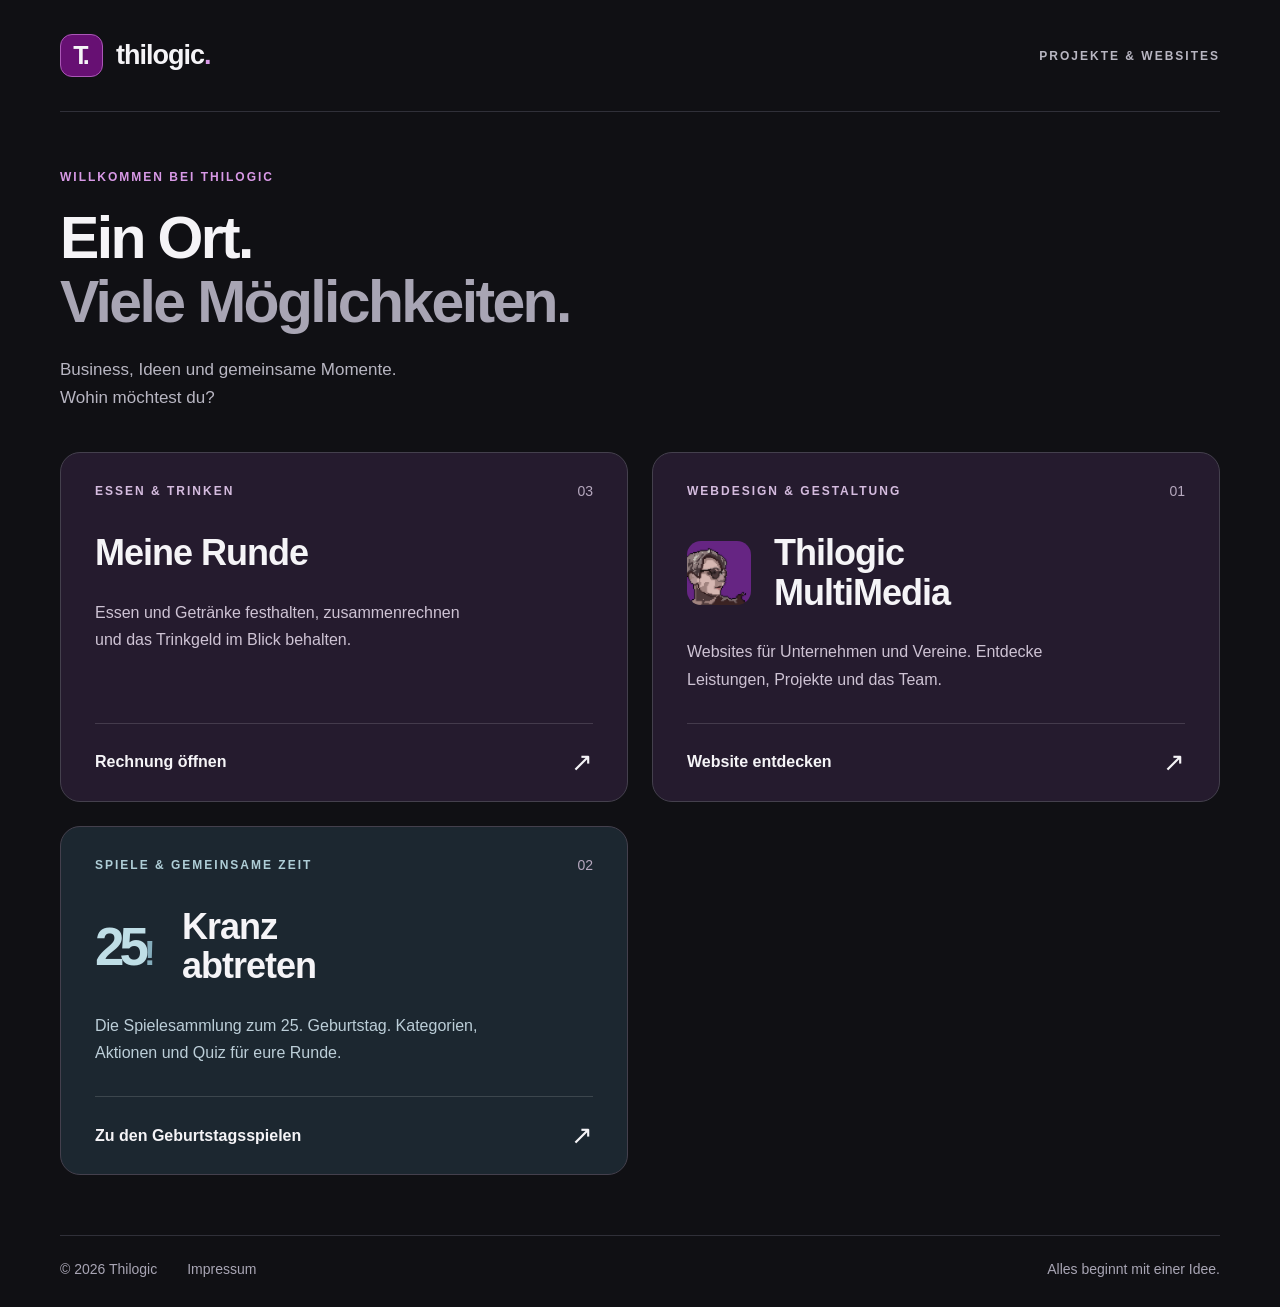
==== index.html @ 8cf9fa2b "Move Thilogic project hub to GitHub Pages" ====
<!doctype html>
<html lang="de">
<head>
<meta charset="utf-8"><meta name="viewport" content="width=device-width,initial-scale=1">
<title>Thilogic – Projekte & Websites</title>
<meta name="description" content="Der Einstieg zu Thilogic MultiMedia und den Geburtstagsspielen. Alle Projekte an einem Ort.">
<link rel="icon" type="image/svg+xml" href="data:image/svg+xml,%3Csvg xmlns='http://www.w3.org/2000/svg' viewBox='0 0 64 64'%3E%3Crect width='64' height='64' rx='16' fill='%23671073'/%3E%3Cpath d='M15 18h34v9H37v24H27V27H15z' fill='white'/%3E%3C/svg%3E">
<link rel="stylesheet" href="hub.css">
</head>
<body>
<a class="skip" href="#projekte">Zu den Projekten</a>
<header class="header"><a class="brand" href="./" aria-label="Thilogic Startseite"><span class="mark">T.</span>thilogic<span class="brand-dot">.</span></a><span class="header-label">PROJEKTE & WEBSITES</span></header>
<main id="projekte">
<div class="intro"><p class="eyebrow">WILLKOMMEN BEI THILOGIC</p><h1>Ein Ort.<br><span>Viele Möglichkeiten.</span></h1><p class="lead">Business, Ideen und gemeinsame Momente.<br>Wohin möchtest du?</p></div>
<nav class="projects" aria-label="Websites auswählen">
<a class="project business" href="rechnung/">
<div class="card-top"><span class="category">ESSEN & TRINKEN</span><span class="number">03</span></div>
<div class="project-name"><h2>Meine Runde</h2></div>
<p>Essen und Getränke festhalten, zusammenrechnen und das Trinkgeld im Blick behalten.</p>
<div class="card-bottom"><span>Rechnung öffnen</span><span class="arrow" aria-hidden="true">↗</span></div>
</a>
<a class="project business" href="multimedia/">
<div class="card-top"><span class="category">WEBDESIGN & GESTALTUNG</span><span class="number">01</span></div>
<div class="project-name"><img class="logo" src="multimedia/assets/images/logo.jpg" alt="" width="64" height="64"><h2>Thilogic<br>MultiMedia</h2></div>
<p>Websites für Unternehmen und Vereine. Entdecke Leistungen, Projekte und das Team.</p>
<div class="card-bottom"><span>Website entdecken</span><span class="arrow" aria-hidden="true">↗</span></div>
</a>
<a class="project birthday" href="geburtstag/">
<div class="card-top"><span class="category">SPIELE & GEMEINSAME ZEIT</span><span class="number">02</span></div>
<div class="project-name"><span class="age" aria-hidden="true">25<span>!</span></span><h2>Kranz<br>abtreten</h2></div>
<p>Die Spielesammlung zum 25. Geburtstag. Kategorien, Aktionen und Quiz für eure Runde.</p>
<div class="card-bottom"><span>Zu den Geburtstagsspielen</span><span class="arrow" aria-hidden="true">↗</span></div>
</a>
</nav>
</main>
<footer><span>© 2026 Thilogic</span><a href="multimedia/impressum.html">Impressum</a><span class="footer-note">Alles beginnt mit einer Idee.</span></footer>
</body></html>
---- hub.css ----
:root{color-scheme:dark;--bg:#101014;--text:#f5f4f7;--muted:#b8b6c2;--purple:#d899e6}*{box-sizing:border-box}body{margin:0;background:var(--bg);color:var(--text);font-family:Inter,"Segoe UI",Arial,sans-serif;font-size:16px}a{color:inherit;text-decoration:none}a:focus-visible{outline:3px solid #edb6f5;outline-offset:6px}.header,main,footer{width:min(1160px,calc(100% - 96px));margin:auto}.header{height:112px;display:flex;align-items:center;justify-content:space-between;border-bottom:1px solid #303039}.brand{display:flex;align-items:center;font-size:27px;font-weight:750;letter-spacing:-1px}.mark{display:grid;place-items:center;background:#671073;border:1px solid #ab57b7;border-radius:12px;width:43px;height:43px;margin-right:13px;font-size:25px;letter-spacing:-3px;padding-right:3px}.brand-dot{color:var(--purple)}.header-label,.eyebrow,.category{font-size:12px;font-weight:650;letter-spacing:2px}.header-label{color:var(--muted)}.intro{padding:58px 0 40px}.eyebrow{color:var(--purple);margin:0 0 22px}h1{font-size:clamp(40px,4.6vw,66px);line-height:1.08;letter-spacing:-2.6px;font-weight:650;margin:0}h1 span{color:#a8a5b4}.lead{color:var(--muted);line-height:1.65;margin:23px 0 0;font-size:17px}.projects{display:grid;grid-template-columns:1fr 1fr;gap:24px;padding-bottom:60px}.project{padding:30px 34px 0;border:1px solid #44404d;border-radius:20px;display:flex;flex-direction:column;transition:transform .2s,border-color .2s,background .2s;overflow:hidden}.business{background:#251b2e}.birthday{background:#1c2730}.project:hover{transform:translateY(-5px);border-color:#ba89ca}.birthday:hover{border-color:#86bbc4}.card-top{display:flex;align-items:center;justify-content:space-between;gap:20px;color:#d5bcdf}.birthday .card-top{color:#afced7}.number{font-size:14px;color:#b7a9bf}.project-name{display:flex;align-items:center;gap:23px;margin:34px 0 6px}.logo{border-radius:14px;object-fit:cover;flex-shrink:0}.project h2{font-size:36px;line-height:1.1;letter-spacing:-1px;margin:0;font-weight:650}.age{font-size:53px;font-weight:750;letter-spacing:-5px;color:#bfdee6;min-width:64px}.age span{color:#85adbc;font-size:35px}.project p{color:#cec3d4;line-height:1.7;max-width:390px;margin:20px 0 30px}.birthday p{color:#bcced8}.card-bottom{display:flex;align-items:center;justify-content:space-between;border-top:1px solid #ffffff24;min-height:78px;gap:15px;margin-top:auto;font-size:16px;font-weight:600}.arrow{font-size:26px;font-weight:400}footer{border-top:1px solid #303039;display:flex;gap:30px;align-items:center;padding:25px 0 30px;color:#a8a5b4;font-size:14px}.footer-note{margin-left:auto}footer a:hover{text-decoration:underline}.skip{position:absolute;top:-80px;left:20px;padding:15px;background:#671073;z-index:100}.skip:focus{top:15px}@media(max-width:760px){.header,main,footer{width:calc(100% - 40px)}.header{height:86px}.header-label{display:none}.intro{padding:40px 0 32px}h1{letter-spacing:-1.7px}.projects{grid-template-columns:1fr;gap:18px;padding-bottom:38px}.project{padding:25px 25px 0}.project h2{font-size:32px}.project-name{margin-top:28px}.category{font-size:12px;letter-spacing:1.2px}.footer-note{display:none}footer{justify-content:space-between}}@media(prefers-reduced-motion:reduce){.project{transition:none}.project:hover{transform:none}}
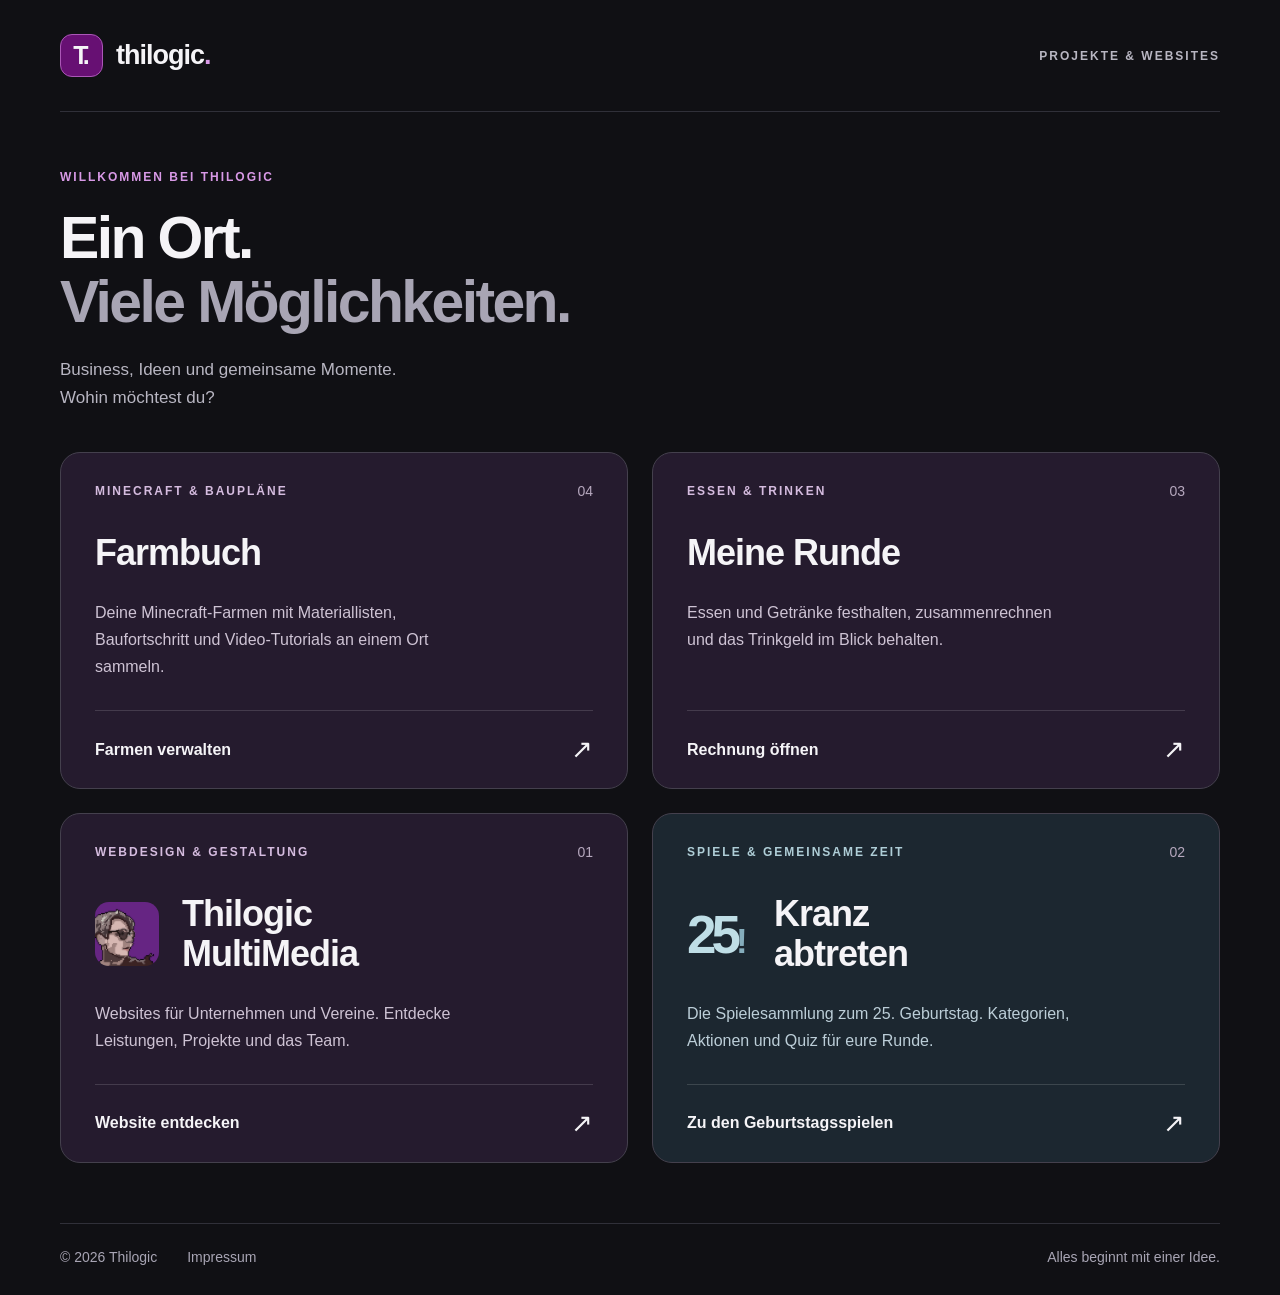
==== commit a3fb894d: "Add Minecraft Farmbuch with material checklists, video links and JSON backups" ====
--- a/index.html
+++ b/index.html
@@ -1,37 +1,43 @@
-<!doctype html>
-<html lang="de">
-<head>
-<meta charset="utf-8"><meta name="viewport" content="width=device-width,initial-scale=1">
-<title>Thilogic – Projekte & Websites</title>
-<meta name="description" content="Der Einstieg zu Thilogic MultiMedia und den Geburtstagsspielen. Alle Projekte an einem Ort.">
-<link rel="icon" type="image/svg+xml" href="data:image/svg+xml,%3Csvg xmlns='http://www.w3.org/2000/svg' viewBox='0 0 64 64'%3E%3Crect width='64' height='64' rx='16' fill='%23671073'/%3E%3Cpath d='M15 18h34v9H37v24H27V27H15z' fill='white'/%3E%3C/svg%3E">
-<link rel="stylesheet" href="hub.css">
-</head>
-<body>
-<a class="skip" href="#projekte">Zu den Projekten</a>
-<header class="header"><a class="brand" href="./" aria-label="Thilogic Startseite"><span class="mark">T.</span>thilogic<span class="brand-dot">.</span></a><span class="header-label">PROJEKTE & WEBSITES</span></header>
-<main id="projekte">
-<div class="intro"><p class="eyebrow">WILLKOMMEN BEI THILOGIC</p><h1>Ein Ort.<br><span>Viele Möglichkeiten.</span></h1><p class="lead">Business, Ideen und gemeinsame Momente.<br>Wohin möchtest du?</p></div>
-<nav class="projects" aria-label="Websites auswählen">
-<a class="project business" href="rechnung/">
-<div class="card-top"><span class="category">ESSEN & TRINKEN</span><span class="number">03</span></div>
-<div class="project-name"><h2>Meine Runde</h2></div>
-<p>Essen und Getränke festhalten, zusammenrechnen und das Trinkgeld im Blick behalten.</p>
-<div class="card-bottom"><span>Rechnung öffnen</span><span class="arrow" aria-hidden="true">↗</span></div>
-</a>
-<a class="project business" href="multimedia/">
-<div class="card-top"><span class="category">WEBDESIGN & GESTALTUNG</span><span class="number">01</span></div>
-<div class="project-name"><img class="logo" src="multimedia/assets/images/logo.jpg" alt="" width="64" height="64"><h2>Thilogic<br>MultiMedia</h2></div>
-<p>Websites für Unternehmen und Vereine. Entdecke Leistungen, Projekte und das Team.</p>
-<div class="card-bottom"><span>Website entdecken</span><span class="arrow" aria-hidden="true">↗</span></div>
-</a>
-<a class="project birthday" href="geburtstag/">
-<div class="card-top"><span class="category">SPIELE & GEMEINSAME ZEIT</span><span class="number">02</span></div>
-<div class="project-name"><span class="age" aria-hidden="true">25<span>!</span></span><h2>Kranz<br>abtreten</h2></div>
-<p>Die Spielesammlung zum 25. Geburtstag. Kategorien, Aktionen und Quiz für eure Runde.</p>
-<div class="card-bottom"><span>Zu den Geburtstagsspielen</span><span class="arrow" aria-hidden="true">↗</span></div>
-</a>
-</nav>
-</main>
-<footer><span>© 2026 Thilogic</span><a href="multimedia/impressum.html">Impressum</a><span class="footer-note">Alles beginnt mit einer Idee.</span></footer>
-</body></html>
+<!doctype html>
+<html lang="de">
+<head>
+<meta charset="utf-8"><meta name="viewport" content="width=device-width,initial-scale=1">
+<title>Thilogic – Projekte & Websites</title>
+<meta name="description" content="Der Einstieg zu Thilogic MultiMedia und den Geburtstagsspielen. Alle Projekte an einem Ort.">
+<link rel="icon" type="image/svg+xml" href="data:image/svg+xml,%3Csvg xmlns='http://www.w3.org/2000/svg' viewBox='0 0 64 64'%3E%3Crect width='64' height='64' rx='16' fill='%23671073'/%3E%3Cpath d='M15 18h34v9H37v24H27V27H15z' fill='white'/%3E%3C/svg%3E">
+<link rel="stylesheet" href="hub.css">
+</head>
+<body>
+<a class="skip" href="#projekte">Zu den Projekten</a>
+<header class="header"><a class="brand" href="./" aria-label="Thilogic Startseite"><span class="mark">T.</span>thilogic<span class="brand-dot">.</span></a><span class="header-label">PROJEKTE & WEBSITES</span></header>
+<main id="projekte">
+<div class="intro"><p class="eyebrow">WILLKOMMEN BEI THILOGIC</p><h1>Ein Ort.<br><span>Viele Möglichkeiten.</span></h1><p class="lead">Business, Ideen und gemeinsame Momente.<br>Wohin möchtest du?</p></div>
+<nav class="projects" aria-label="Websites auswählen">
+<a class="project business" href="minecraft-farmen/">
+<div class="card-top"><span class="category">MINECRAFT & BAUPLÄNE</span><span class="number">04</span></div>
+<div class="project-name"><h2>Farmbuch</h2></div>
+<p>Deine Minecraft-Farmen mit Materiallisten, Baufortschritt und Video-Tutorials an einem Ort sammeln.</p>
+<div class="card-bottom"><span>Farmen verwalten</span><span class="arrow" aria-hidden="true">↗</span></div>
+</a>
+<a class="project business" href="rechnung/">
+<div class="card-top"><span class="category">ESSEN & TRINKEN</span><span class="number">03</span></div>
+<div class="project-name"><h2>Meine Runde</h2></div>
+<p>Essen und Getränke festhalten, zusammenrechnen und das Trinkgeld im Blick behalten.</p>
+<div class="card-bottom"><span>Rechnung öffnen</span><span class="arrow" aria-hidden="true">↗</span></div>
+</a>
+<a class="project business" href="multimedia/">
+<div class="card-top"><span class="category">WEBDESIGN & GESTALTUNG</span><span class="number">01</span></div>
+<div class="project-name"><img class="logo" src="multimedia/assets/images/logo.jpg" alt="" width="64" height="64"><h2>Thilogic<br>MultiMedia</h2></div>
+<p>Websites für Unternehmen und Vereine. Entdecke Leistungen, Projekte und das Team.</p>
+<div class="card-bottom"><span>Website entdecken</span><span class="arrow" aria-hidden="true">↗</span></div>
+</a>
+<a class="project birthday" href="geburtstag/">
+<div class="card-top"><span class="category">SPIELE & GEMEINSAME ZEIT</span><span class="number">02</span></div>
+<div class="project-name"><span class="age" aria-hidden="true">25<span>!</span></span><h2>Kranz<br>abtreten</h2></div>
+<p>Die Spielesammlung zum 25. Geburtstag. Kategorien, Aktionen und Quiz für eure Runde.</p>
+<div class="card-bottom"><span>Zu den Geburtstagsspielen</span><span class="arrow" aria-hidden="true">↗</span></div>
+</a>
+</nav>
+</main>
+<footer><span>© 2026 Thilogic</span><a href="multimedia/impressum.html">Impressum</a><span class="footer-note">Alles beginnt mit einer Idee.</span></footer>
+</body></html>
